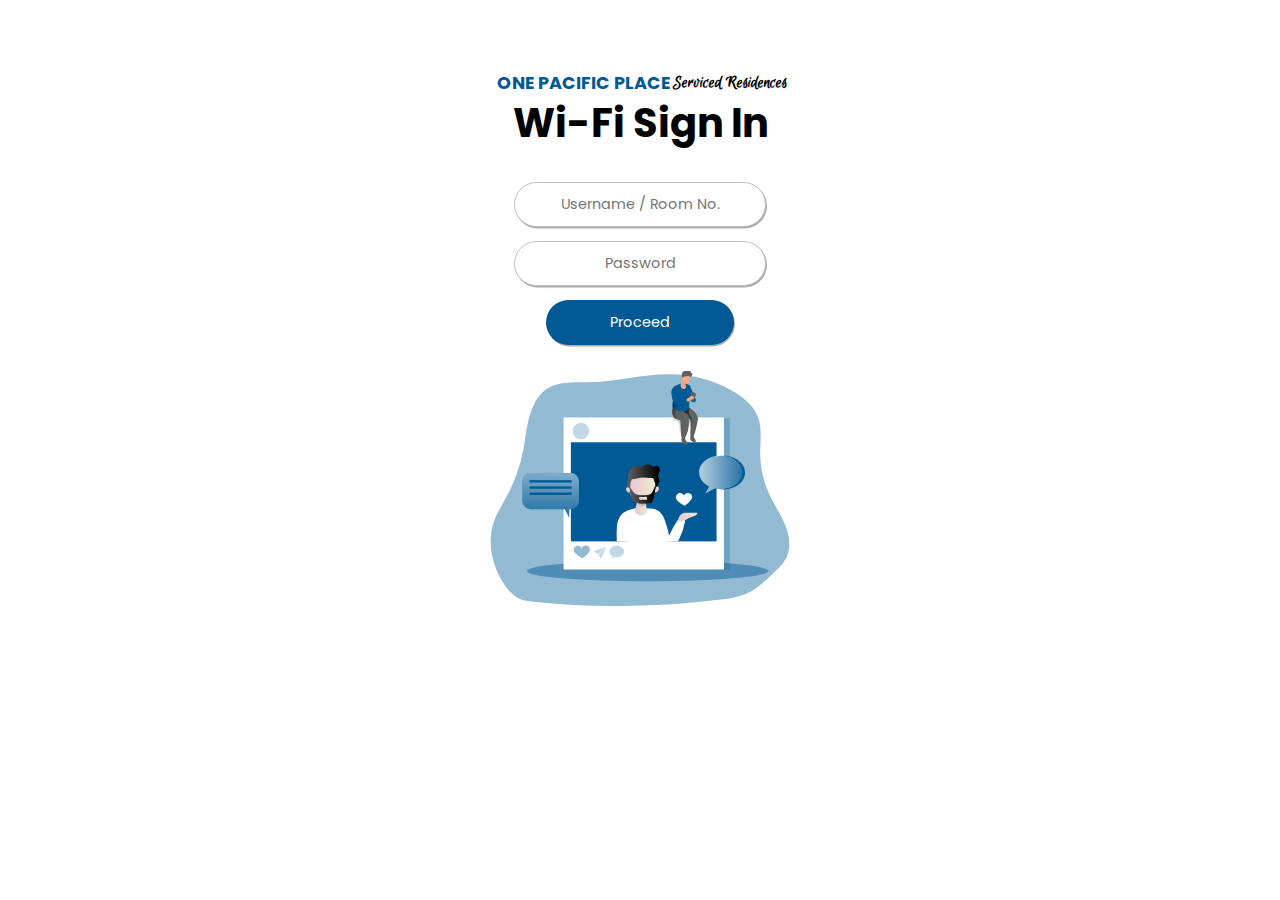
==== index.html @ a8c0d455 "first commit" ====
<!DOCTYPE html>
<html lang="en">
<head>
    <meta charset="UTF-8">
    <meta http-equiv="X-UA-Compatible" content="IE=edge">
    <meta name="viewport" content="width=device-width, initial-scale=1.0">
    <title>One Pacific Wifi</title>
    <link rel="stylesheet" href="signinstyle.css">
</head>
<body>
    <div class="upper-section">
        <p class="logo">one pacific place<span>Serviced residences</span></p>
        <h1 class="wifi-text">Wi-Fi Sign In</h1>
    </div>
    <section class="hero">
        <div class="container">
            <form action="">
            <div class="left-col">
                <div class="input-tags">
                    <input type="text" name="username" name="username" placeholder="Username / Room No.">
                    <input type="password" name="password" name="password" placeholder="Password">
                    <input type="submit" class="submit-btn"name="submit" value="Proceed">  
                </div>
            </div>
            </form>
                <img src="img/hero1.svg" class="hero-img" alt="Illustration">
        </div>
    </section>
</body>
</html>
---- signinstyle.css ----
@import url("https://fonts.googleapis.com/css2?family=Poppins&display=swap");
@import url("https://fonts.googleapis.com/css2?family=Euphoria+Script&display=swap");

:root {
  --primary-color: #005995;
}

* {
  margin: 0;
  padding: 0;
  box-sizing: border-box;
  font-family: Poppins;
}

.upper-section {
  padding: 4em 2em 0em;
  text-align: center;
  line-height: 2.4em;
}

.hero {
  text-align: center;
}

.logo {
  position: relative;
  font-size: 1.1em;
  text-decoration: none;
  text-transform: uppercase;
  font-weight: bold;
  color: var(--primary-color);
}

span {
  position: relative;
  top: -0.1em;
  left: 0.2em;
  text-transform: capitalize;
  font-family: "Euphoria Script", cursive;
  font-weight: bold;
  color: black;
  font-size: 1em;
}

h1 {
  font-size: 2.5em;
}

.left-col {
  padding: 2% 20% 0 20%;
}

.input-tags {
  display: flex;
  flex-direction: column;
  align-items: center;
}

input {
  margin-top: 14px;
  height: 45px;
  font-size: 0.9em;
  border: none;
  border-radius: 5em;
  border: 1px solid #bfbfbf;
  box-shadow: 1px 1.4px #aaaaaa;
  width: 17.5em;
  text-align: center;
}

.submit-btn {
  background: var(--primary-color);
  color: white;
  width: 13em;
  border: none;
}

.hero-img {
  padding-top: 1.6em;
  width: auto;
  height: 16.3em;
}
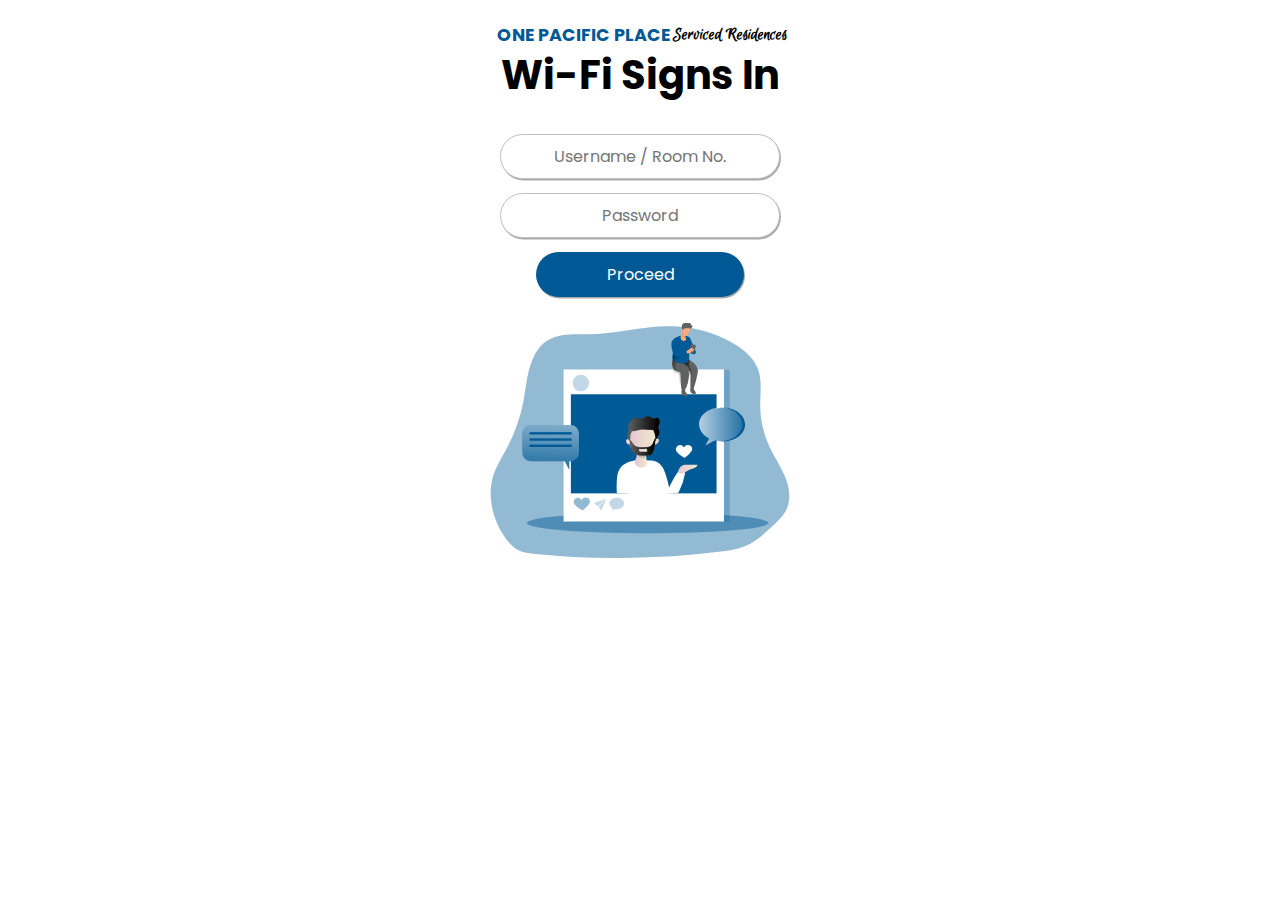
==== commit 764018da: "first commit" ====
--- a/index.html
+++ b/index.html
@@ -10,7 +10,7 @@
 <body>
     <div class="upper-section">
         <p class="logo">one pacific place<span>Serviced residences</span></p>
-        <h1 class="wifi-text">Wi-Fi Sign In</h1>
+        <h1 class="wifi-text">Wi-Fi Signs In</h1>
     </div>
     <section class="hero">
         <div class="container">
--- a/signinstyle.css
+++ b/signinstyle.css
@@ -12,8 +12,15 @@
   font-family: Poppins;
 }
 
+body {
+  -webkit-font-smoothing: antialiased;
+  -moz-osx-font-smoothing: grayscale;
+  -moz-appearance: none;
+  -webkit-appearance: none;
+}
+
 .upper-section {
-  padding: 4em 2em 0em;
+  padding: 1em 2em 0em;
   text-align: center;
   line-height: 2.4em;
 }
@@ -59,7 +66,7 @@
 input {
   margin-top: 14px;
   height: 45px;
-  font-size: 0.9em;
+  font-size: 1em;
   border: none;
   border-radius: 5em;
   border: 1px solid #bfbfbf;
@@ -69,10 +76,12 @@
 }
 
 .submit-btn {
-  background: var(--primary-color);
+  background: #005995;
   color: white;
   width: 13em;
   border: none;
+  -moz-appearance: none;
+  -webkit-appearance: none;
 }
 
 .hero-img {
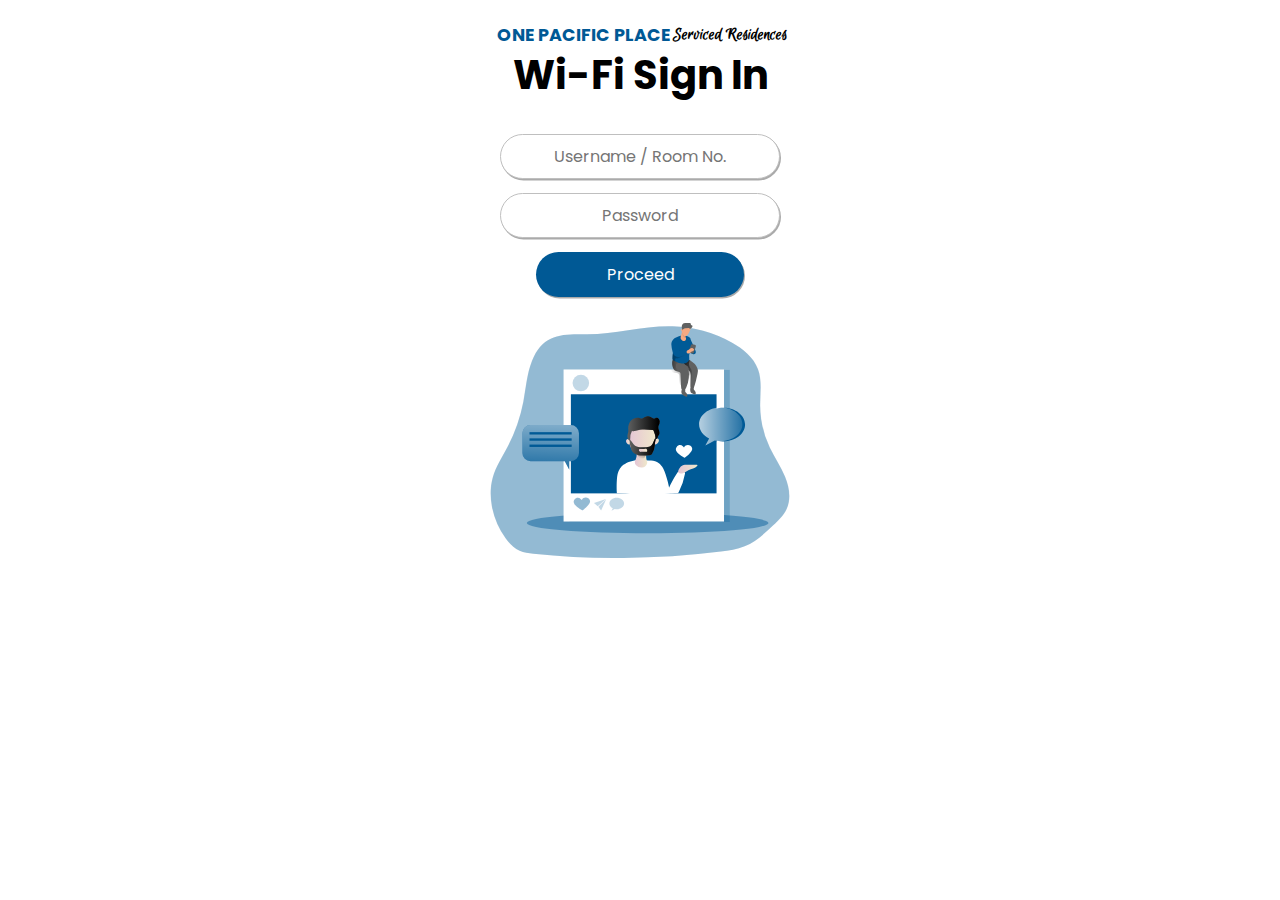
==== commit 40a06a07: "second commit" ====
--- a/index.html
+++ b/index.html
@@ -10,7 +10,7 @@
 <body>
     <div class="upper-section">
         <p class="logo">one pacific place<span>Serviced residences</span></p>
-        <h1 class="wifi-text">Wi-Fi Signs In</h1>
+        <h1 class="wifi-text">Wi-Fi Sign In</h1>
     </div>
     <section class="hero">
         <div class="container">
--- a/signinstyle.css
+++ b/signinstyle.css
@@ -10,6 +10,8 @@
   padding: 0;
   box-sizing: border-box;
   font-family: Poppins;
+  -moz-appearance: none;
+  -webkit-appearance: none;
 }
 
 body {
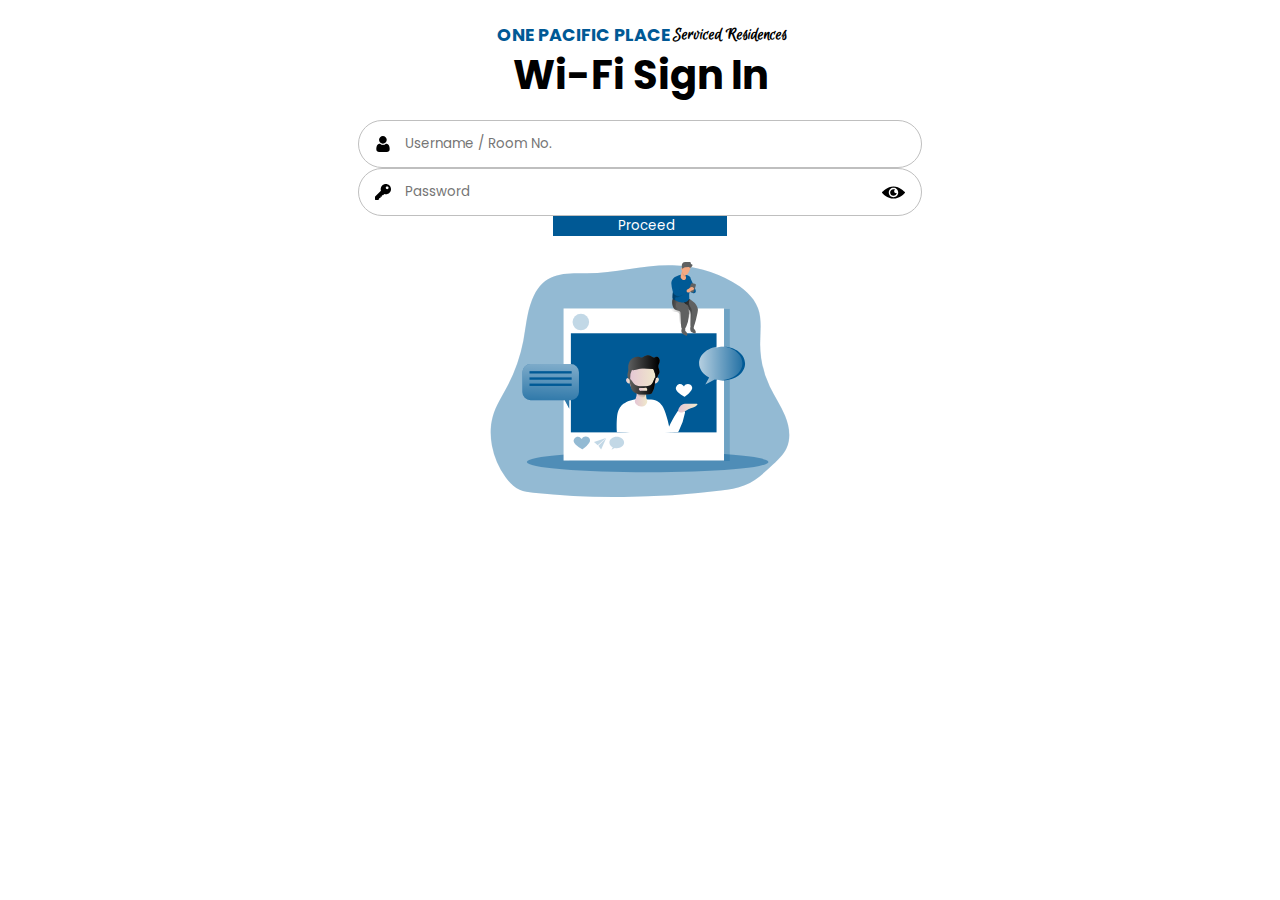
==== commit a5b302d7: "first commit" ====
--- a/index.html
+++ b/index.html
@@ -17,8 +17,16 @@
             <form action="">
             <div class="left-col">
                 <div class="input-tags">
-                    <input type="text" name="username" name="username" placeholder="Username / Room No.">
-                    <input type="password" name="password" name="password" placeholder="Password">
+                    <div class="user-in">
+                        <img src="/img/user.svg" class="user-svg"alt="">
+                        <input type="text" name="username" name="username" placeholder="Username / Room No.">
+                    </div>
+                    <div class="pass-in">
+                        <img src="/img/key.svg" class="user-svg" alt="">
+                        <input type="password" class="pw-in" name="password" name="password" placeholder="Password">
+                        <img src="/img/eye.svg"  class="togglepassword" alt="">
+                    </div>
+                    
                     <input type="submit" class="submit-btn"name="submit" value="Proceed">  
                 </div>
             </div>
--- a/signinstyle.css
+++ b/signinstyle.css
@@ -40,6 +40,40 @@
   color: var(--primary-color);
 }
 
+.user-svg {
+  width: auto;
+  height: 1em;
+  color: #bfbfbf;
+}
+
+.togglepassword {
+  width: auto;
+  height: 1.4em;
+  color: #bfbfbf;
+}
+
+.user-in {
+  display: flex;
+  justify-content: center;
+  align-items: center;
+  border: solid 1px #bfbfbf;
+  border-radius: 5em;
+  height: 3em;
+  padding: 1em;
+  width: 100%;
+}
+
+.pass-in {
+  display: flex;
+  justify-content: center;
+  align-items: center;
+  border: solid 1px #bfbfbf;
+  border-radius: 5em;
+  height: 3em;
+  padding: 1em;
+  width: 100%;
+}
+
 span {
   position: relative;
   top: -0.1em;
@@ -51,12 +85,16 @@
   font-size: 1em;
 }
 
+.pw-in {
+  width: 100%;
+}
+
 h1 {
   font-size: 2.5em;
 }
 
 .left-col {
-  padding: 2% 20% 0 20%;
+  padding: 2% 28% 0 28%;
 }
 
 .input-tags {
@@ -66,6 +104,12 @@
 }
 
 input {
+  border: none;
+  width: 100%;
+  padding-left: 1em;
+}
+
+/* input {
   margin-top: 14px;
   height: 45px;
   font-size: 1em;
@@ -75,7 +119,7 @@
   box-shadow: 1px 1.4px #aaaaaa;
   width: 17.5em;
   text-align: center;
-}
+} */
 
 .submit-btn {
   background: #005995;
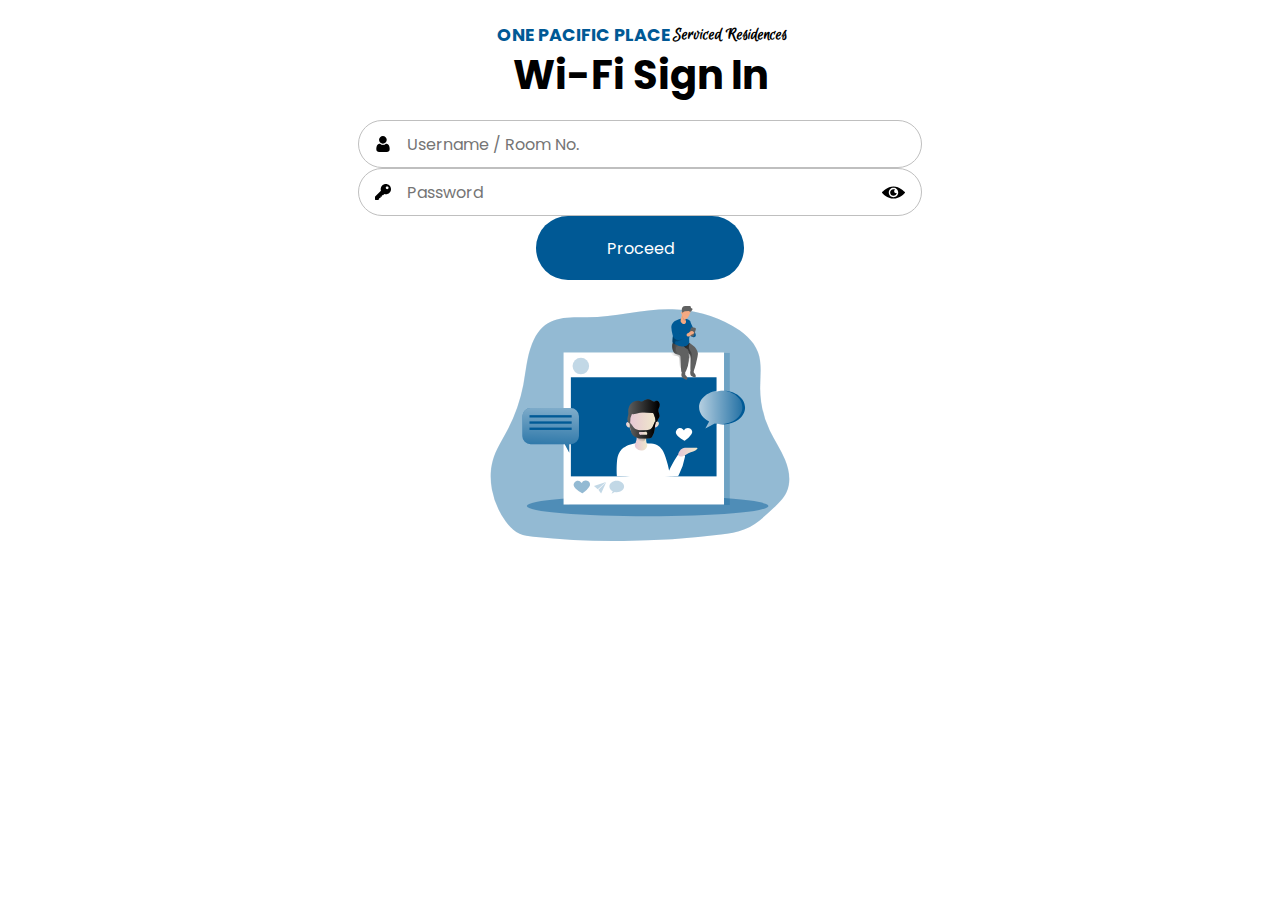
==== commit e04915ad: "second commit" ====
--- a/index.html
+++ b/index.html
@@ -24,7 +24,7 @@
                     <div class="pass-in">
                         <img src="/img/key.svg" class="user-svg" alt="">
                         <input type="password" class="pw-in" name="password" name="password" placeholder="Password">
-                        <img src="/img/eye.svg"  class="togglepassword" alt="">
+                        <img src="/img/eye.svg" id="togglepassword" class="togglepassword" alt="">
                     </div>
                     
                     <input type="submit" class="submit-btn"name="submit" value="Proceed">  
@@ -34,5 +34,7 @@
                 <img src="img/hero1.svg" class="hero-img" alt="Illustration">
         </div>
     </section>
+
+    <script src="/newlogscript.js"></script>
 </body>
 </html>--- a/signinstyle.css
+++ b/signinstyle.css
@@ -107,6 +107,11 @@
   border: none;
   width: 100%;
   padding-left: 1em;
+  font-size: 1em;
+}
+
+.togglepassword {
+  cursor: pointer;
 }
 
 /* input {
@@ -126,8 +131,12 @@
   color: white;
   width: 13em;
   border: none;
+  height: 4em;
+  text-align: center;
+  border-radius: 3em;
   -moz-appearance: none;
   -webkit-appearance: none;
+  padding-left: 0;
 }
 
 .hero-img {
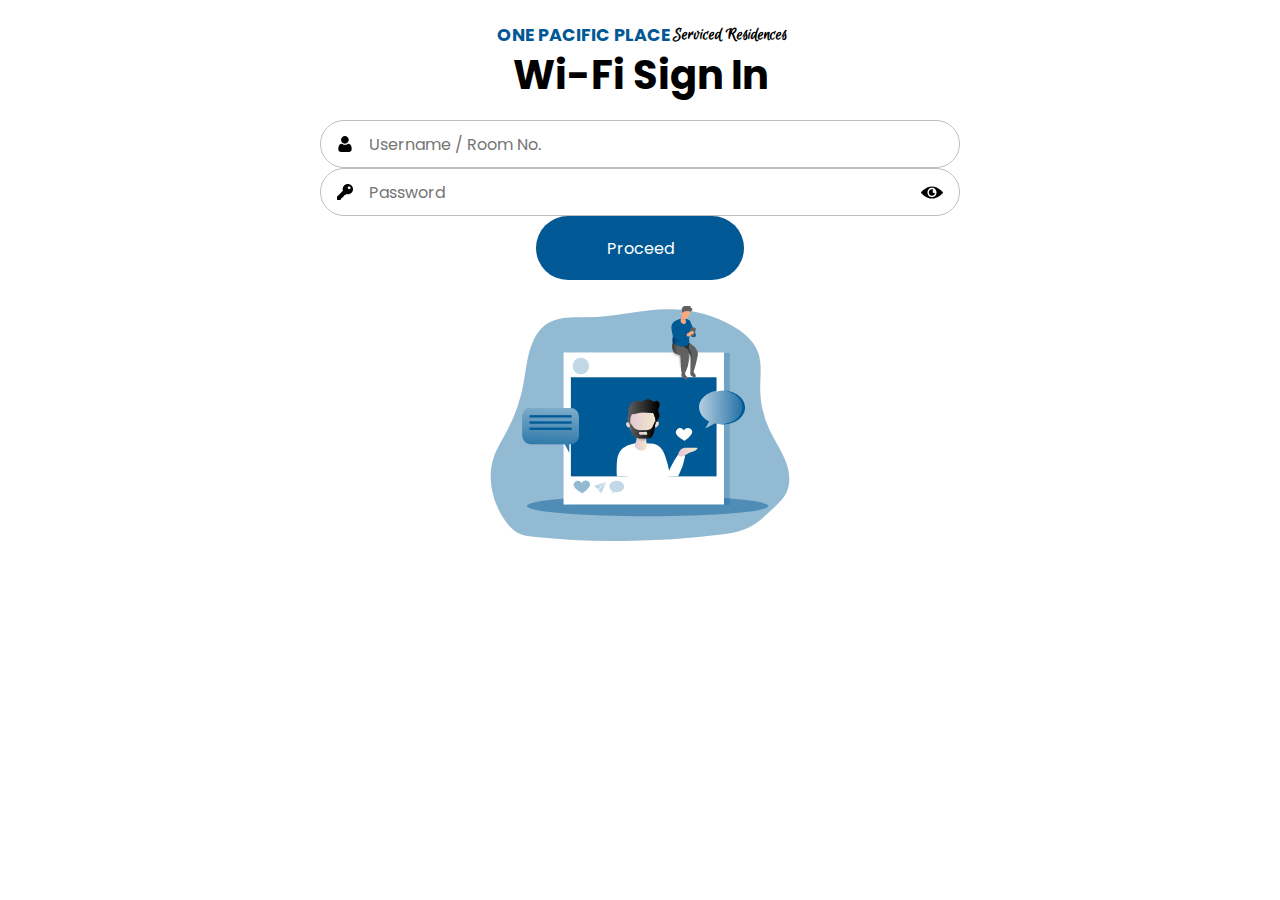
==== commit 03058d53: "git to push" ====
--- a/index.html
+++ b/index.html
@@ -27,7 +27,7 @@
                         <img src="/img/eye.svg" id="togglepassword" class="togglepassword" alt="">
                     </div>
                     
-                    <input type="submit" class="submit-btn"name="submit" value="Proceed">  
+                    <input type="submit" class="submit-btn" name="submit" value="Proceed">  
                 </div>
             </div>
             </form>
--- a/signinstyle.css
+++ b/signinstyle.css
@@ -94,7 +94,7 @@
 }
 
 .left-col {
-  padding: 2% 28% 0 28%;
+  padding: 2% 25% 0 25%;
 }
 
 .input-tags {
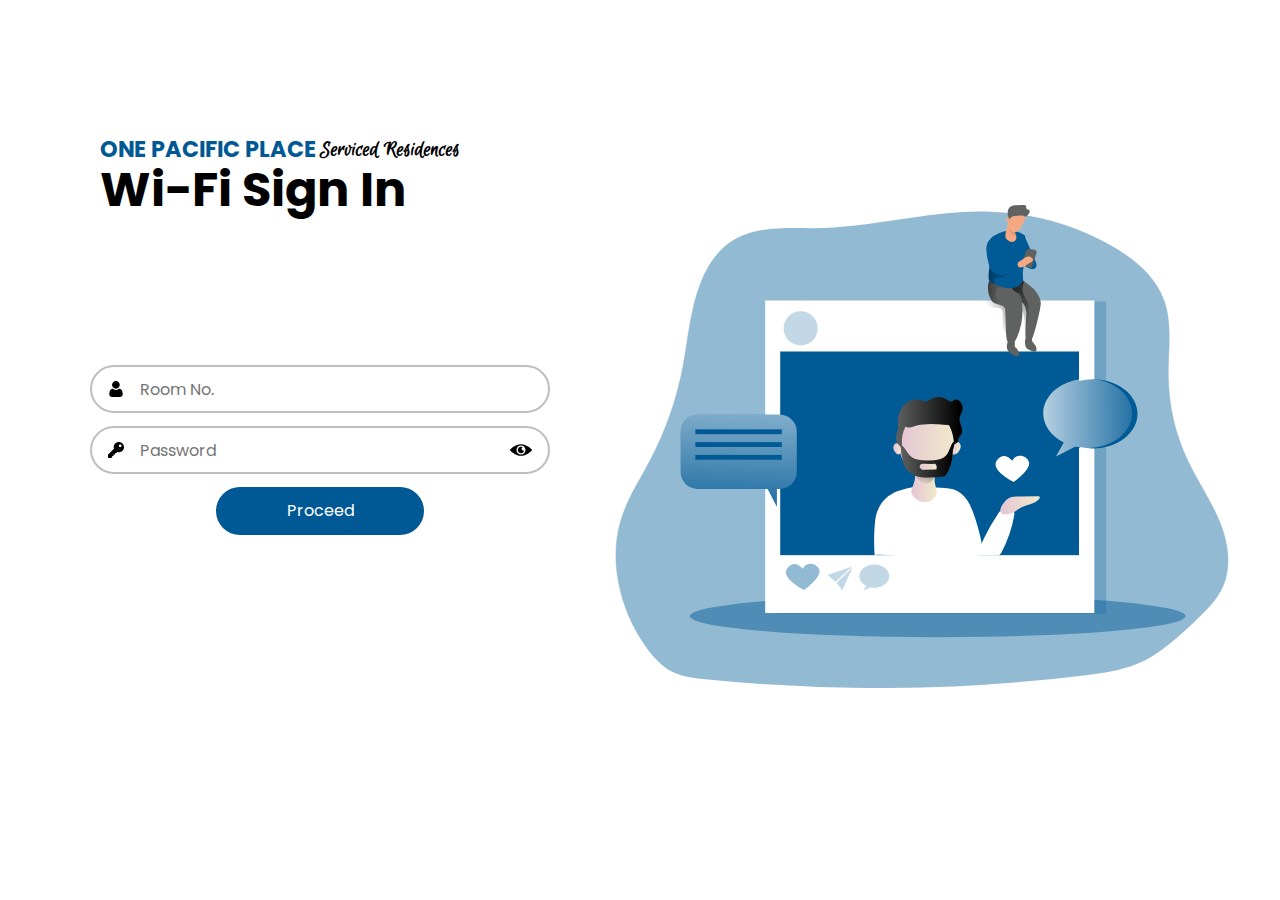
==== commit 9dd1f373: "first commit of office" ====
--- a/index.html
+++ b/index.html
@@ -14,24 +14,24 @@
     </div>
     <section class="hero">
         <div class="container">
-            <form action="">
-            <div class="left-col">
+            <form action="" class="left-col">
                 <div class="input-tags">
                     <div class="user-in">
-                        <img src="/img/user.svg" class="user-svg"alt="">
-                        <input type="text" name="username" name="username" placeholder="Username / Room No.">
+                        <img src="img/user.svg" class="user-svg"alt="">
+                        <input type="text" name="username" name="username" placeholder="Room No.">
                     </div>
                     <div class="pass-in">
-                        <img src="/img/key.svg" class="user-svg" alt="">
+                        <img src="img/key.svg" class="user-svg" alt="">
                         <input type="password" class="pw-in" name="password" name="password" placeholder="Password">
-                        <img src="/img/eye.svg" id="togglepassword" class="togglepassword" alt="">
+                        <img src="img/eye.svg" id="togglepassword" class="togglepassword" alt="">
                     </div>
                     
                     <input type="submit" class="submit-btn" name="submit" value="Proceed">  
                 </div>
+            </form>
+            <div class="right-col">
+                <img src="img/hero1.svg" class="hero-img" alt="Illustration">
             </div>
-            </form>
-                <img src="img/hero1.svg" class="hero-img" alt="Illustration">
         </div>
     </section>
 
--- a/signinstyle.css
+++ b/signinstyle.css
@@ -10,19 +10,10 @@
   padding: 0;
   box-sizing: border-box;
   font-family: Poppins;
-  -moz-appearance: none;
-  -webkit-appearance: none;
-}
-
-body {
-  -webkit-font-smoothing: antialiased;
-  -moz-osx-font-smoothing: grayscale;
-  -moz-appearance: none;
-  -webkit-appearance: none;
 }
 
 .upper-section {
-  padding: 1em 2em 0em;
+  padding: 2em 2em 0em;
   text-align: center;
   line-height: 2.4em;
 }
@@ -61,6 +52,7 @@
   height: 3em;
   padding: 1em;
   width: 100%;
+  margin-bottom: 0.8em;
 }
 
 .pass-in {
@@ -72,6 +64,7 @@
   height: 3em;
   padding: 1em;
   width: 100%;
+  margin-bottom: 0.8em;
 }
 
 span {
@@ -94,6 +87,7 @@
 }
 
 .left-col {
+  margin-top: 2em;
   padding: 2% 25% 0 25%;
 }
 
@@ -113,25 +107,12 @@
 .togglepassword {
   cursor: pointer;
 }
-
-/* input {
-  margin-top: 14px;
-  height: 45px;
-  font-size: 1em;
-  border: none;
-  border-radius: 5em;
-  border: 1px solid #bfbfbf;
-  box-shadow: 1px 1.4px #aaaaaa;
-  width: 17.5em;
-  text-align: center;
-} */
-
 .submit-btn {
   background: #005995;
   color: white;
   width: 13em;
   border: none;
-  height: 4em;
+  height: 3em;
   text-align: center;
   border-radius: 3em;
   -moz-appearance: none;
@@ -140,7 +121,78 @@
 }
 
 .hero-img {
-  padding-top: 1.6em;
+  margin-top: 3em;
   width: auto;
   height: 16.3em;
 }
+
+@media only screen and (min-width: 768px) {
+  .logo {
+    font-size: 1.4em;
+  }
+
+  h1 {
+    font-size: 3em;
+  }
+
+  .user-in {
+    border: solid 2px #bfbfbf;
+  }
+
+  .pass-in {
+    border: solid 2px #bfbfbf;
+  }
+}
+
+@media only screen and (min-width: 992px) {
+  * {
+    padding: 0;
+    margin: 0;
+    box-sizing: border-box;
+  }
+  .upper-section {
+    padding: 0;
+    margin: 0;
+    position: absolute;
+    text-align: left;
+    top: 130px;
+    left: 100px;
+  }
+  .container {
+    display: flex;
+    align-items: center;
+    justify-content: center;
+    width: 100%;
+    height: 100vh;
+  }
+
+  .left-col {
+    position: relative;
+    margin-top: 0;
+    padding: 0;
+    margin: 0;
+    left: 0;
+    width: 50%;
+    padding: 0 90px 0 90px;
+  }
+
+  .input-tags {
+    width: auto;
+  }
+
+  .user-in {
+    position: relative;
+  }
+
+  .right-col {
+    position: relative;
+    width: 50%;
+    right: 3%;
+  }
+
+  .hero-img {
+    margin-top: 0;
+    width: 100%;
+    height: auto;
+  }
+}
